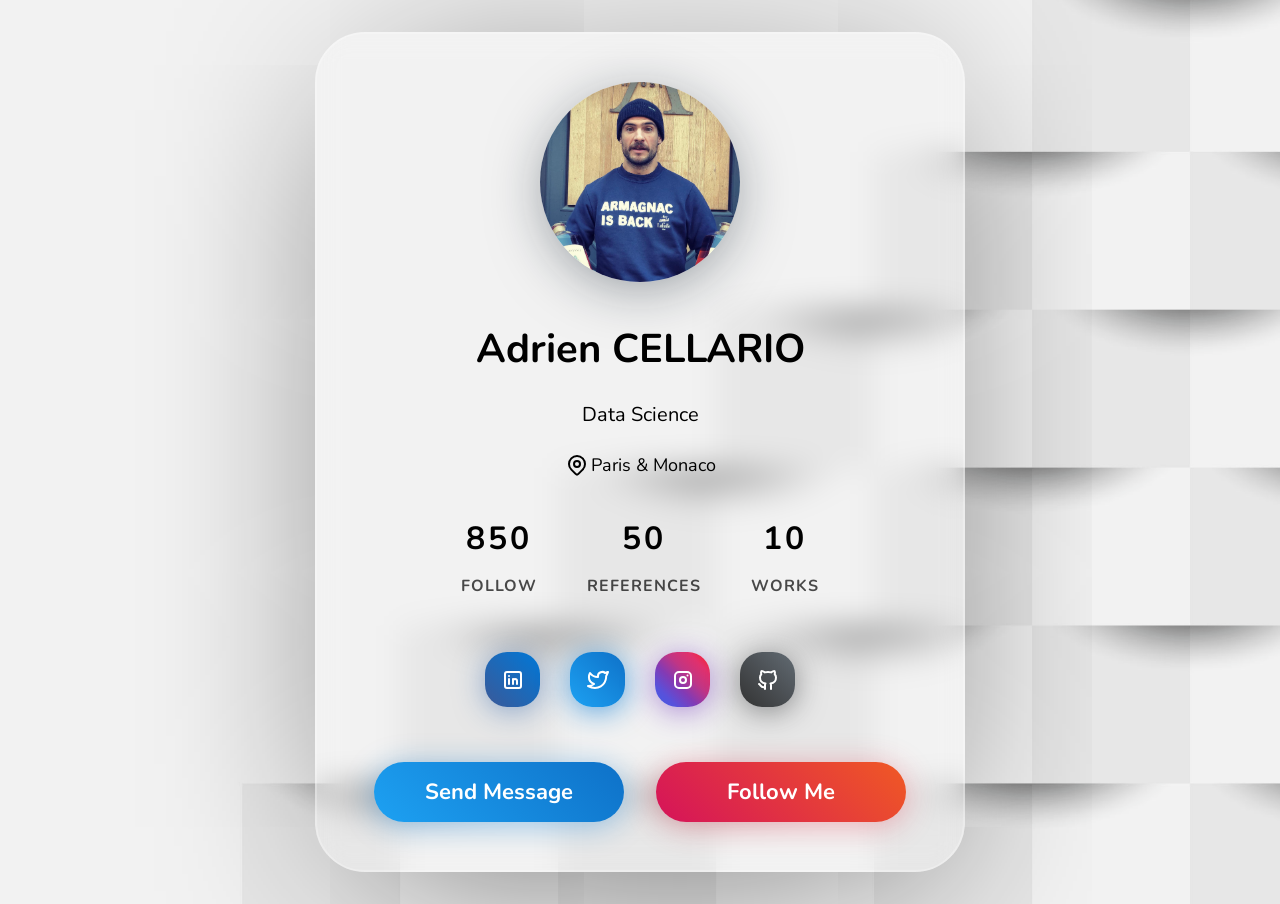
==== index.html @ 1767010e "Favicon and Links" ====
<!DOCTYPE html>
<html lang="en">
<head>
  <meta charset="UTF-8">
  <meta http-equiv="X-UA-Compatible" content="IE=edge">
  <meta name="viewport" content="width=device-width, initial-scale=1.0">
  <title>Adrien CELLARIO - Card Profil </title>
  <link rel="icon" href="/data/chart-donut.png">
  <link rel="stylesheet" href="/css/style_v2.css">
  <link rel="stylesheet" href="/css/reset.css">
</head>
<body>
  <div class="profile-card">
    <figure class="profile-card__img">
      <img src="/data/AC_pic.png" alt="...">
    </figure>

    <div class="profile-card__desc">
      <h1>
        Adrien CELLARIO
      </h1>
      <div>Data Science</div>
      <div style="display: flex;align-items:center; gap: 2px; justify-content: center;">
        <svg xmlns="http://www.w3.org/2000/svg" class="icon icon-tabler icon-tabler-map-pin" width="24" height="24" viewBox="0 0 24 24" stroke-width="2" stroke="currentColor" fill="none" stroke-linecap="round" stroke-linejoin="round">
          <path stroke="none" d="M0 0h24v24H0z" fill="none"></path>
          <circle cx="12" cy="11" r="3"></circle>
          <path d="M17.657 16.657l-4.243 4.243a2 2 0 0 1 -2.827 0l-4.244 -4.243a8 8 0 1 1 11.314 0z"></path>
       </svg>
       <span>Paris & Monaco</span>
      </div>
    </div>

    <div class="profile-card__info">
      <div>
        <div>850</div>
        <div>Follow</div>
      </div>
      <div>
        <div>50</div>
        <div>References</div>
      </div>
      <div>
        <div>10</div>
        <div>Works</div>
      </div>
    </div>

    <div class="profile-card__social">
      <a href="https://www.linkedin.com/in/adrien-cellario/" class="linkedin" target="_blank">
        <svg xmlns="http://www.w3.org/2000/svg" class="icon icon-tabler icon-tabler-brand-linkedin" width="24" height="24" viewBox="0 0 24 24" stroke-width="2" stroke="currentColor" fill="none" stroke-linecap="round" stroke-linejoin="round">
          <path stroke="none" d="M0 0h24v24H0z" fill="none"></path>
          <rect x="4" y="4" width="16" height="16" rx="2"></rect>
          <line x1="8" y1="11" x2="8" y2="16"></line>
          <line x1="8" y1="8" x2="8" y2="8.01"></line>
          <line x1="12" y1="16" x2="12" y2="11"></line>
          <path d="M16 16v-3a2 2 0 0 0 -4 0"></path>
       </svg>
      </a>

      <a href="https://twitter.com/Adrien_Cellario" class="twitter" target="_blank">
        <svg xmlns="http://www.w3.org/2000/svg" class="icon icon-tabler icon-tabler-brand-twitter" width="24" height="24" viewBox="0 0 24 24" stroke-width="2" stroke="currentColor" fill="none" stroke-linecap="round" stroke-linejoin="round">
          <path stroke="none" d="M0 0h24v24H0z" fill="none"></path>
          <path d="M22 4.01c-1 .49 -1.98 .689 -3 .99c-1.121 -1.265 -2.783 -1.335 -4.38 -.737s-2.643 2.06 -2.62 3.737v1c-3.245 .083 -6.135 -1.395 -8 -4c0 0 -4.182 7.433 4 11c-1.872 1.247 -3.739 2.088 -6 2c3.308 1.803 6.913 2.423 10.034 1.517c3.58 -1.04 6.522 -3.723 7.651 -7.742a13.84 13.84 0 0 0 .497 -3.753c-.002 -.249 1.51 -2.772 1.818 -4.013z"></path>
       </svg>
      </a>

      <a href="https://www.instagram.com/jynxzz/" class="instagram" target="_blank">
        <svg xmlns="http://www.w3.org/2000/svg" class="icon icon-tabler icon-tabler-brand-instagram" width="24" height="24" viewBox="0 0 24 24" stroke-width="2" stroke="currentColor" fill="none" stroke-linecap="round" stroke-linejoin="round">
          <path stroke="none" d="M0 0h24v24H0z" fill="none"></path>
          <rect x="4" y="4" width="16" height="16" rx="4"></rect>
          <circle cx="12" cy="12" r="3"></circle>
          <line x1="16.5" y1="7.5" x2="16.5" y2="7.501"></line>
       </svg>
      </a>

      <a href="https://github.com/JynxZz" class="github" target="_blank">
        <svg xmlns="http://www.w3.org/2000/svg" class="icon icon-tabler icon-tabler-brand-github" width="24" height="24" viewBox="0 0 24 24" stroke-width="2" stroke="currentColor" fill="none" stroke-linecap="round" stroke-linejoin="round">
          <path stroke="none" d="M0 0h24v24H0z" fill="none"></path>
          <path d="M9 19c-4.3 1.4 -4.3 -2.5 -6 -3m12 5v-3.5c0 -1 .1 -1.4 -.5 -2c2.8 -.3 5.5 -1.4 5.5 -6a4.6 4.6 0 0 0 -1.3 -3.2a4.2 4.2 0 0 0 -.1 -3.2s-1.1 -.3 -3.5 1.3a12.3 12.3 0 0 0 -6.2 0c-2.4 -1.6 -3.5 -1.3 -3.5 -1.3a4.2 4.2 0 0 0 -.1 3.2a4.6 4.6 0 0 0 -1.3 3.2c0 4.6 2.7 5.7 5.5 6c-.6 .6 -.6 1.2 -.5 2v3.5"></path>
       </svg>
      </a>
    </div>

    <div class="profile-card__actions">
      <form>
        <button formaction="mailto:a.rocaille@gmail.com" class="blue">Send Message</button>
      </form>
      <form>
        <button formaction="https://www.instagram.com/jynxzz/" target="_blank" class="orange">Follow Me</button>
      </form>
    </div>

  </div>
</body>
</html>
---- css/style_v2.css ----
@import url("https://fonts.googleapis.com/css2?family=Nunito:wght@300;400;500;600;700&display=swap");
body {
  font: 18px "Nunito", sans-serif;
  color: black;
  min-height: 100vh;
  padding: 2rem;
  display: flex;
  justify-content: center;
  align-items: center;
}
body::before {
  content: "";
  position: fixed;
  inset: 0;
  z-index: -1;
  pointer-events: none;
  background: url("/data/bg.png") no-repeat center;
  background-size: cover;
  -webkit-animation: backgroundZoomAnimate 20s forwards;
          animation: backgroundZoomAnimate 20s forwards;
}

@-webkit-keyframes backgroundZoomAnimate {
  from {
    transform: scale(1);
  }
  to {
    transform: scale(1.3);
  }
}

@keyframes backgroundZoomAnimate {
  from {
    transform: scale(1);
  }
  to {
    transform: scale(1.3);
  }
}
.profile-card {
  box-shadow: 0 18px 200px -60px black;
  border-radius: 50px;
  width: 650px;
  position: relative;
  -webkit-backdrop-filter: blur(15px);
          backdrop-filter: blur(15px);
  border: 2px solid rgba(255, 255, 255, 0.2509803922);
  padding: 3rem 5rem;
  display: flex;
  flex-direction: column;
  gap: 40px;
}
@media screen and (max-width: 768px) {
  .profile-card {
    width: auto;
  }
}
.profile-card__img img {
  margin: auto;
  width: 200px;
  height: 200px;
  border-radius: 50%;
  -o-object-fit: cover;
     object-fit: cover;
  display: block;
  box-shadow: 0 10px 60px -10px rgba(13, 28, 39, 0.5);
}
.profile-card__desc {
  text-align: center;
  display: flex;
  flex-direction: column;
  gap: 25px;
}
.profile-card__desc h1 {
  font-size: 2.5rem;
  font-weight: bold;
}
.profile-card__desc h1 + div {
  font-size: 20px;
}
.profile-card__info {
  display: flex;
  justify-content: center;
  gap: 50px;
}
@media screen and (max-width: 576px) {
  .profile-card__info {
    gap: 30px;
  }
}
.profile-card__info > div {
  text-transform: uppercase;
  font-weight: bold;
  letter-spacing: 1px;
  text-align: center;
}
.profile-card__info > div > *:first-child {
  font-weight: bold;
  letter-spacing: 3px;
  font-size: 2rem;
  margin-bottom: 15px;
}
.profile-card__info > div > *:last-child {
  font-size: 16px;
  opacity: 0.7;
}
.profile-card__social {
  display: flex;
  justify-content: center;
  align-items: center;
  flex-wrap: wrap;
}
.profile-card__social a {
  display: inline-flex;
  width: 55px;
  height: 55px;
  margin: 15px;
  border-radius: 40%;
  align-items: center;
  justify-content: center;
  color: white;
  position: relative;
  flex-shrink: 0;
  transition: all 0.2s;
}
@media screen and (max-width: 768px) {
  .profile-card__social a {
    width: 50px;
    height: 50px;
    margin: 10px;
  }
}
@media screen and (min-width: 768px) {
  .profile-card__social a:hover {
    transform: scale(1.2) translateY(-5px);
  }
}
.profile-card__social a.linkedin {
  background: linear-gradient(45deg, #3b5998, #0078d7);
  box-shadow: 0 4px 30px rgba(43, 98, 169, 0.5);
}
.profile-card__social a.twitter {
  background: linear-gradient(45deg, #1da1f2, #0e71c8);
  box-shadow: 0 4px 30px rgba(19, 127, 212, 0.7);
}
.profile-card__social a.instagram {
  background: linear-gradient(45deg, #405DE6, #5851DB, #833AB4, #C13584, #E1306C, #FD1D1D);
  box-shadow: 0 4px 30px rgba(120, 64, 190, 0.6);
}
.profile-card__social a.behance {
  background: linear-gradient(45deg, #1769FF, #213FCA);
  box-shadow: 0 4px 30px rgba(27, 86, 231, 0.7);
}
.profile-card__social a.github {
  background: linear-gradient(45deg, #333333, #626B73);
  box-shadow: 0 4px 30px rgba(63, 65, 67, 0.6);
}
.profile-card__actions {
  display: flex;
  align-items: center;
  justify-content: center;
  gap: 2rem;
}
@media screen and (max-width: 576px) {
  .profile-card__actions {
    flex-direction: column;
    gap: 1.5rem;
  }
}
.profile-card__actions > form > button {
  font-weight: bold;
  font-size: 22px;
  padding: 15px 0;
  min-width: 250px;
  border-radius: 50px;
  text-align: center;
  color: white;
  cursor: pointer;
  transition: all 0.2s;
}
@media screen and (max-width: 768px) {
  .profile-card__actions > form > button {
    min-width: 170px;
  }
}
@media screen and (max-width: 576px) {
  .profile-card__actions > form > button {
    min-width: inherit;
    width: 100%;
    max-width: 350px;
  }
}
@media screen and (min-width: 576px) {
  .profile-card__actions > form > button:hover {
    transform: translateY(-5px);
  }
}
.profile-card__actions > form > button.blue {
  background: linear-gradient(45deg, #1DA1F2, #0E71C8);
  box-shadow: 0 4px 30px rgba(19, 127, 212, 0.4);
}
.profile-card__actions > form > button.blue.hover {
  box-shadow: 0 7px 30px 19, 127, 212, 0.75;
}
.profile-card__actions > form > button.orange {
  background: linear-gradient(45deg, #D5135A, #F05924);
  box-shadow: 0 4px 30px rgba(223, 45, 70, 0.35);
}
.profile-card__actions > form > button.orange.hover {
  box-shadow: 0 7px 30px rgba(223, 45, 70, 0.75);
}/*# sourceMappingURL=style_v2.css.map */
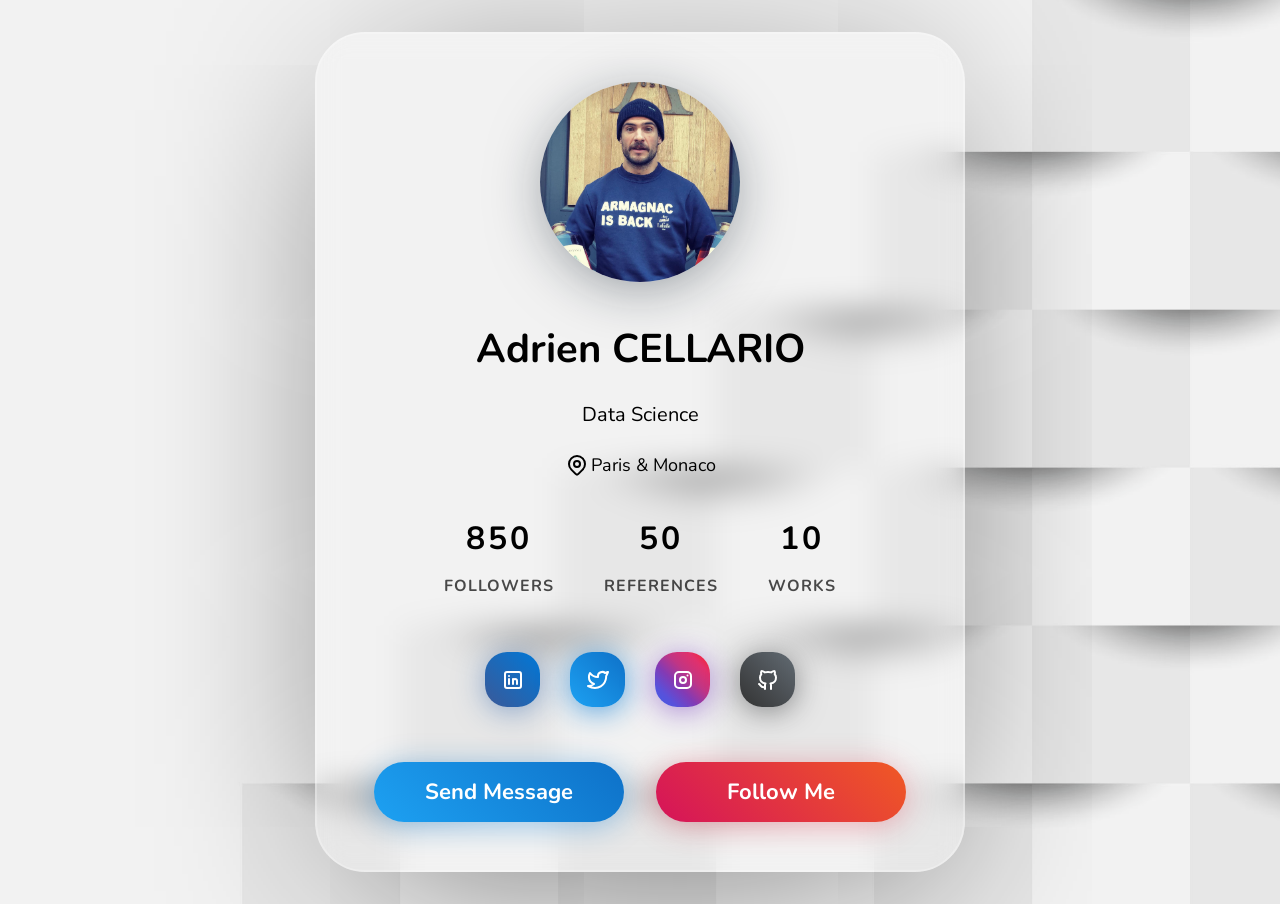
==== commit 4b91aea3: "Add Js Script" ====
--- a/index.html
+++ b/index.html
@@ -5,14 +5,15 @@
   <meta http-equiv="X-UA-Compatible" content="IE=edge">
   <meta name="viewport" content="width=device-width, initial-scale=1.0">
   <title>Adrien CELLARIO - Card Profil </title>
-  <link rel="icon" href="/data/chart-donut.png">
-  <link rel="stylesheet" href="/css/style_v2.css">
-  <link rel="stylesheet" href="/css/reset.css">
+  <link rel="icon" href="./data/chart-donut.png">
+  <link rel="stylesheet" href="./css/style_v2.css">
+  <link rel="stylesheet" href="./css/reset.css">
+  <script src="./script.js"></script>
 </head>
 <body>
   <div class="profile-card">
     <figure class="profile-card__img">
-      <img src="/data/AC_pic.png" alt="...">
+      <img src="./data/AC_pic.png" alt="...">
     </figure>
 
     <div class="profile-card__desc">
@@ -32,8 +33,8 @@
 
     <div class="profile-card__info">
       <div>
-        <div>850</div>
-        <div>Follow</div>
+        <div id="follower">850</div>
+        <div>Followers</div>
       </div>
       <div>
         <div>50</div>
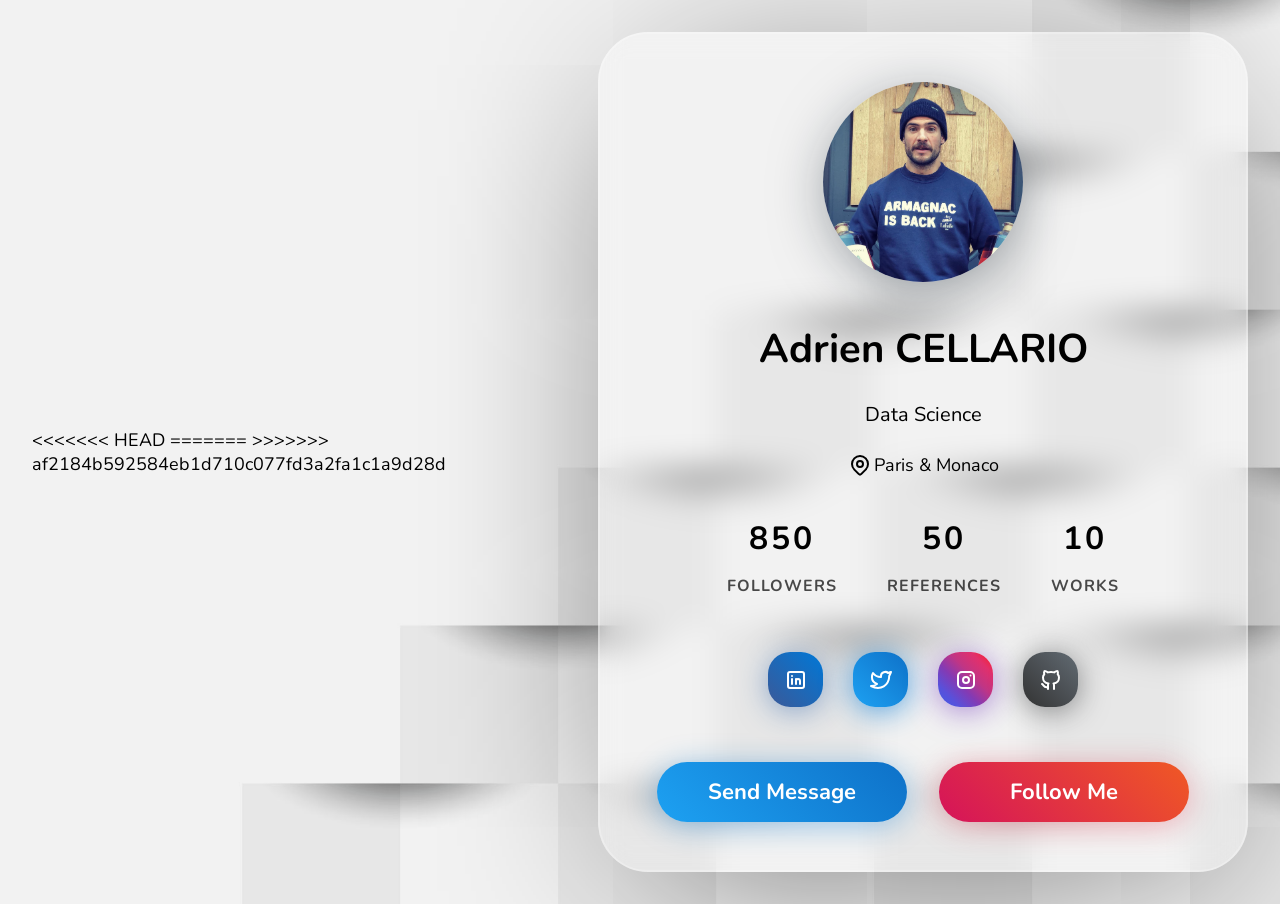
==== commit d0378d3d: "Add Js Script" ====
--- a/index.html
+++ b/index.html
@@ -8,7 +8,10 @@
   <link rel="icon" href="./data/chart-donut.png">
   <link rel="stylesheet" href="./css/style_v2.css">
   <link rel="stylesheet" href="./css/reset.css">
+<<<<<<< HEAD
   <script src="./script.js"></script>
+=======
+>>>>>>> af2184b592584eb1d710c077fd3a2fa1c1a9d28d
 </head>
 <body>
   <div class="profile-card">
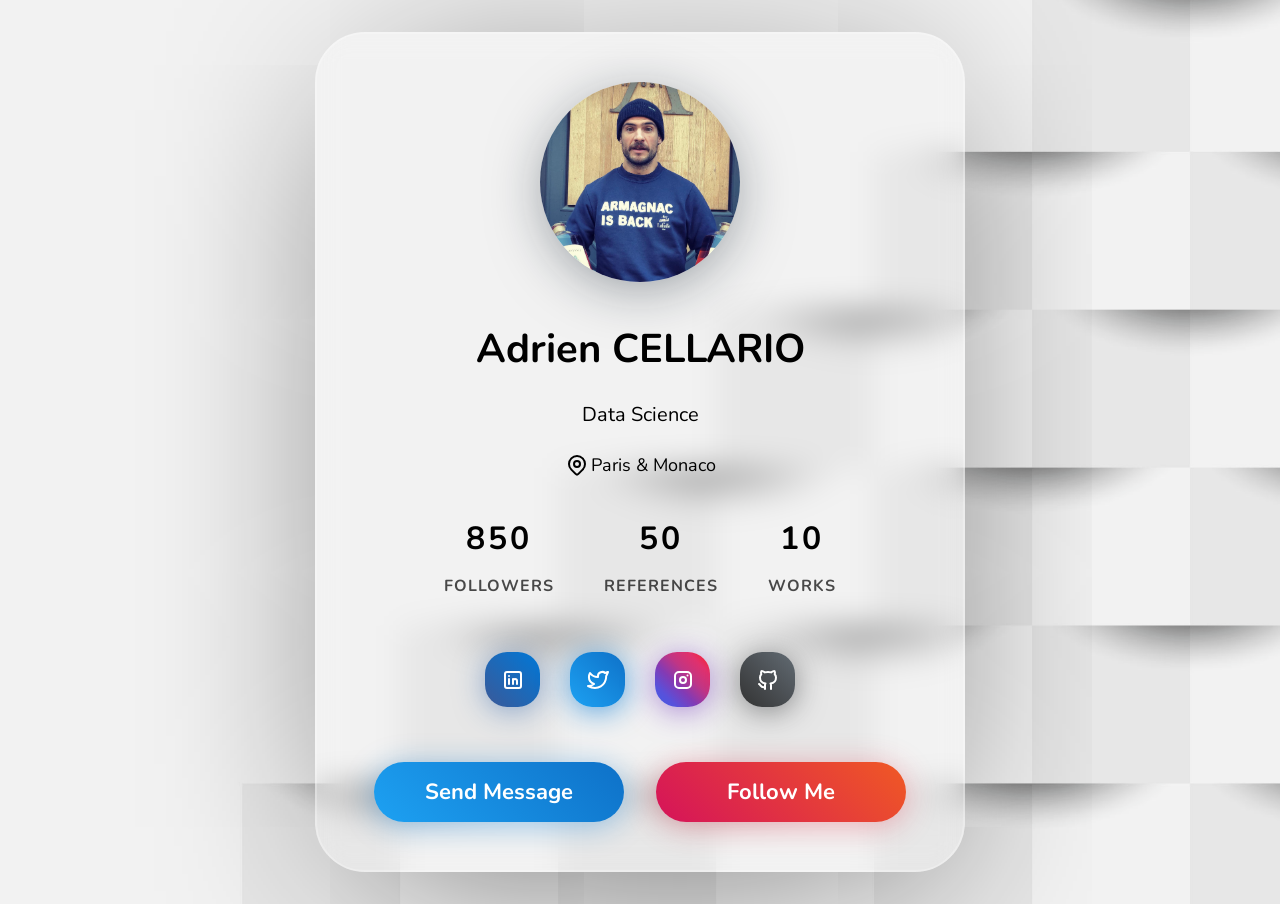
==== commit 891f873c: "Add Js Script" ====
--- a/index.html
+++ b/index.html
@@ -8,10 +8,7 @@
   <link rel="icon" href="./data/chart-donut.png">
   <link rel="stylesheet" href="./css/style_v2.css">
   <link rel="stylesheet" href="./css/reset.css">
-<<<<<<< HEAD
   <script src="./script.js"></script>
-=======
->>>>>>> af2184b592584eb1d710c077fd3a2fa1c1a9d28d
 </head>
 <body>
   <div class="profile-card">
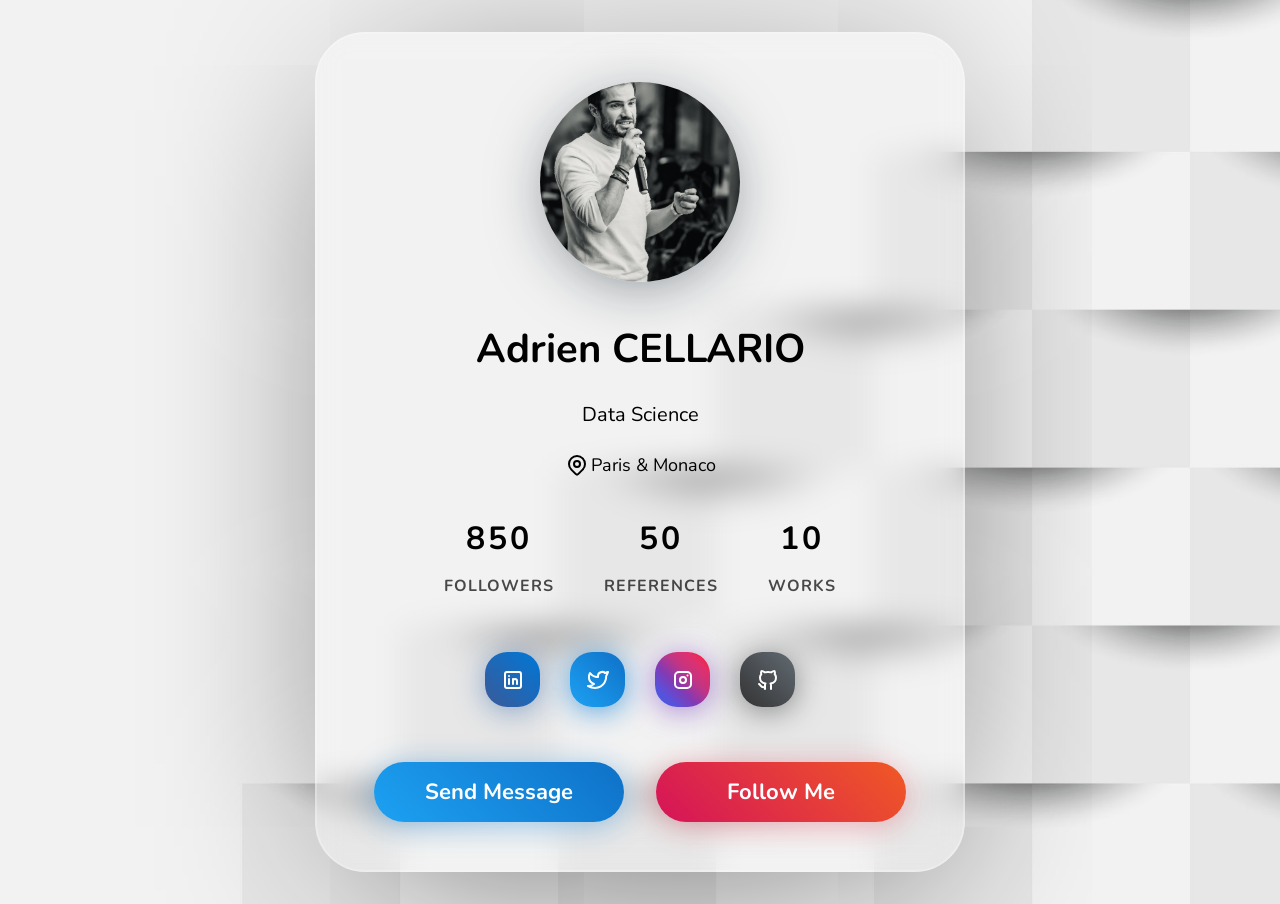
==== commit a5ebd895: "Upload Pic" ====
--- a/index.html
+++ b/index.html
@@ -5,7 +5,7 @@
   <meta http-equiv="X-UA-Compatible" content="IE=edge">
   <meta name="viewport" content="width=device-width, initial-scale=1.0">
   <title>Adrien CELLARIO - Card Profil </title>
-  <link rel="icon" href="./data/chart-donut.png">
+  <link rel="icon" href="./asset/chart-donut.png">
   <link rel="stylesheet" href="./css/style_v2.css">
   <link rel="stylesheet" href="./css/reset.css">
   <script src="./script.js"></script>
@@ -13,7 +13,7 @@
 <body>
   <div class="profile-card">
     <figure class="profile-card__img">
-      <img src="./data/AC_pic.png" alt="...">
+      <img src="./asset/AC.jpg" alt="...">
     </figure>
 
     <div class="profile-card__desc">
@@ -33,15 +33,15 @@
 
     <div class="profile-card__info">
       <div>
-        <div id="follower">850</div>
+        <div id="followers">850</div>
         <div>Followers</div>
       </div>
       <div>
-        <div>50</div>
+        <div id="refs">50</div>
         <div>References</div>
       </div>
       <div>
-        <div>10</div>
+        <div id="works">10</div>
         <div>Works</div>
       </div>
     </div>
--- a/css/style_v2.css
+++ b/css/style_v2.css
@@ -14,7 +14,7 @@
   inset: 0;
   z-index: -1;
   pointer-events: none;
-  background: url("/data/bg.png") no-repeat center;
+  background: url("/asset/bg.png") no-repeat center;
   background-size: cover;
   -webkit-animation: backgroundZoomAnimate 20s forwards;
           animation: backgroundZoomAnimate 20s forwards;
